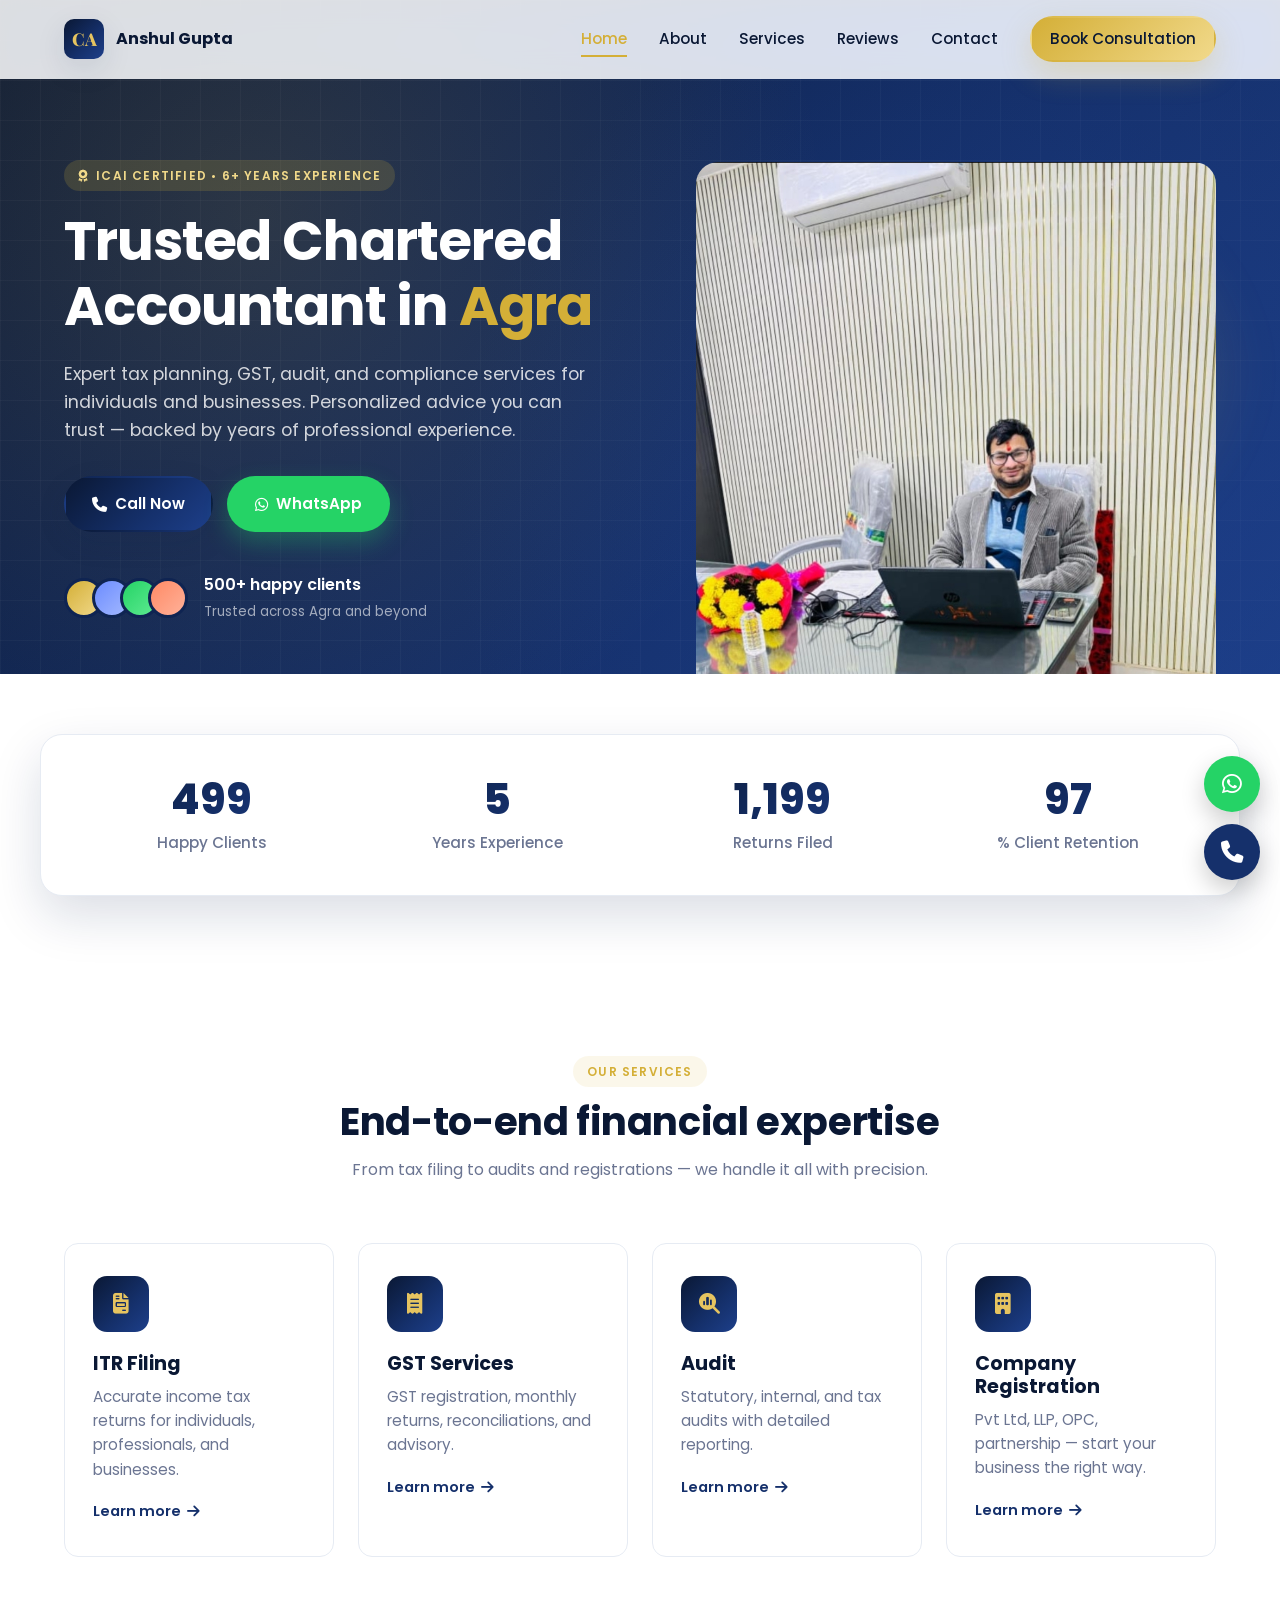
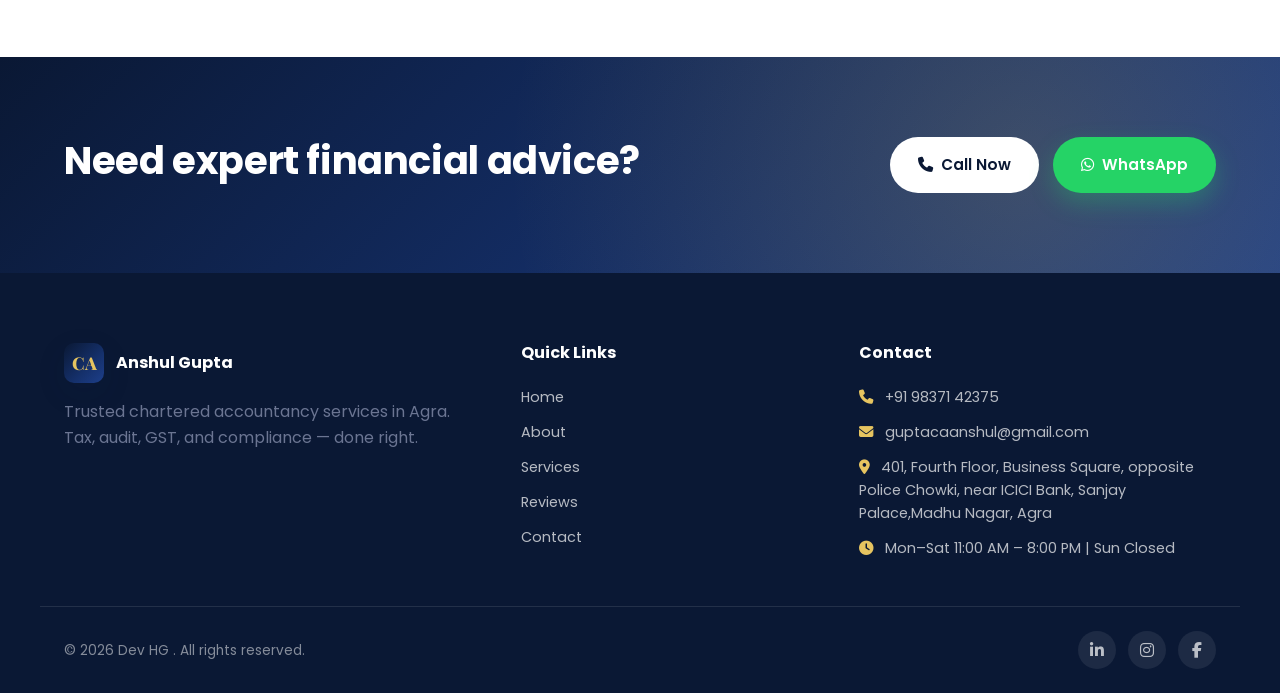
==== index.html @ d78a10b1 "Updated project" ====
<!DOCTYPE html>
<html lang="en">

<head>
  <meta charset="UTF-8" />
  <meta name="viewport" content="width=device-width, initial-scale=1.0" />
  <title>CA Anshul Gupta — Trusted Chartered Accountant in AGRA </title>
  <meta name="description"
    content="Trusted Chartered Accountant in Agra . ITR Filing, GST, Audit, and Company Registration services. Book a consultation today." />
  <link rel="preconnect" href="https://fonts.googleapis.com" />
  <link rel="preconnect" href="https://fonts.gstatic.com" crossorigin />
  <link
    href="https://fonts.googleapis.com/css2?family=Poppins:wght@300;400;500;600;700;800&family=Playfair+Display:wght@600;700&display=swap"
    rel="stylesheet" />
  <link rel="stylesheet" href="https://cdnjs.cloudflare.com/ajax/libs/font-awesome/6.5.1/css/all.min.css" />
  <link rel="stylesheet" href="https://unpkg.com/aos@2.3.4/dist/aos.css" />
  <link rel="stylesheet" href="css/styles.css" />
</head>

<body>
  <!-- Navbar -->
  <header class="navbar" id="navbar">
    <div class="container nav-inner">
      <a href="#home" class="brand">
        <span class="brand-mark">CA</span>
        <span class="brand-text">Anshul Gupta</span>
      </a>
      <nav class="nav-links" id="navLinks">
        <a href="index.html" class="active">Home</a>
        <a href="about.html">About</a>
        <a href="services.html">Services</a>
        <a href="reviews.html">Reviews</a>
        <a href="contact.html">Contact</a>
        <a href="contact.html" class="btn btn-gold btn-sm">Book Consultation</a>
      </nav>
      <button class="hamburger" id="hamburger" aria-label="Menu">
        <span></span><span></span><span></span>
      </button>
    </div>
  </header>

  <!-- Hero -->
  <section class="hero" id="home">
    <div class="hero-bg"></div>
    <div class="container hero-inner">
      <div class="hero-content" data-aos="fade-right">
        <span class="eyebrow"><i class="fa-solid fa-award"></i> ICAI Certified • 6+ Years Experience</span>
        <h1>Trusted Chartered Accountant in <span class="gold">Agra</span></h1>
        <p class="lead">
          Expert tax planning, GST, audit, and compliance services for individuals and businesses.
          Personalized advice you can trust — backed by years of professional experience.
        </p>
        <div class="hero-cta">
          <a href="tel:+919837142375" class="btn btn-primary">
            <i class="fa-solid fa-phone"></i> Call Now
          </a>
          <a href="https://wa.me/919837142375" target="_blank" rel="noopener" class="btn btn-whatsapp">
            <i class="fa-brands fa-whatsapp"></i> WhatsApp
          </a>
        </div>
        <div class="hero-trust">
          <div class="avatars">
            <span></span><span></span><span></span><span></span>
          </div>
          <div>
            <strong>500+ happy clients</strong>
            <small>Trusted across Agra and beyond</small>
          </div>
        </div>
      </div>

      <div class="hero-card" data-aos="fade-left" data-aos-delay="150">
        <img src=".\images\indexphoto.jpeg" alt="Hero Features"
          style="width: 100%; height: auto; position: relative; z-index: 2; border-radius: var(--radius-lg);">
        <div class="hero-orb"></div>
      </div>
    </div>
  </section>

  <!-- Stats -->
  <section class="stats">
    <div class="container stats-grid">
      <div class="stat" data-aos="fade-up">
        <h3 data-count="500">0</h3>
        <p>Happy Clients</p>
      </div>
      <div class="stat" data-aos="fade-up" data-aos-delay="100">
        <h3 data-count="6">0</h3>
        <p>Years Experience</p>
      </div>
      <div class="stat" data-aos="fade-up" data-aos-delay="200">
        <h3 data-count="1200">0</h3>
        <p>Returns Filed</p>
      </div>
      <div class="stat" data-aos="fade-up" data-aos-delay="300">
        <h3 data-count="98">0</h3>
        <p>% Client Retention</p>
      </div>
    </div>
  </section>

  <!-- Services preview -->
  <section class="section">
    <div class="container">
      <div class="section-head" data-aos="fade-up">
        <span class="eyebrow gold-text">Our Services</span>
        <h2>End-to-end financial expertise</h2>
        <p>From tax filing to audits and registrations — we handle it all with precision.</p>
      </div>
      <div class="services-grid">
        <article class="service-card" data-aos="fade-up">
          <div class="icon-wrap"><i class="fa-solid fa-file-invoice"></i></div>
          <h3>ITR Filing</h3>
          <p>Accurate income tax returns for individuals, professionals, and businesses.</p>
          <a href="services.html" class="link-arrow">Learn more <i class="fa-solid fa-arrow-right"></i></a>
        </article>
        <article class="service-card" data-aos="fade-up" data-aos-delay="100">
          <div class="icon-wrap"><i class="fa-solid fa-receipt"></i></div>
          <h3>GST Services</h3>
          <p>GST registration, monthly returns, reconciliations, and advisory.</p>
          <a href="services.html" class="link-arrow">Learn more <i class="fa-solid fa-arrow-right"></i></a>
        </article>
        <article class="service-card" data-aos="fade-up" data-aos-delay="200">
          <div class="icon-wrap"><i class="fa-solid fa-magnifying-glass-chart"></i></div>
          <h3>Audit</h3>
          <p>Statutory, internal, and tax audits with detailed reporting.</p>
          <a href="services.html" class="link-arrow">Learn more <i class="fa-solid fa-arrow-right"></i></a>
        </article>
        <article class="service-card" data-aos="fade-up" data-aos-delay="300">
          <div class="icon-wrap"><i class="fa-solid fa-building"></i></div>
          <h3>Company Registration</h3>
          <p>Pvt Ltd, LLP, OPC, partnership — start your business the right way.</p>
          <a href="services.html" class="link-arrow">Learn more <i class="fa-solid fa-arrow-right"></i></a>
        </article>
      </div>
    </div>
  </section>

  <!-- CTA -->
  <section class="cta-band">
    <div class="container cta-inner" data-aos="zoom-in">
      <div>
        <h2>Need expert financial advice?</h2>

      </div>
      <div class="cta-actions">
        <a href="tel:+919837142375" class="btn btn-light"><i class="fa-solid fa-phone"></i> Call Now</a>
        <a href="https://wa.me/919837142375" target="_blank" rel="noopener" class="btn btn-whatsapp"><i
            class="fa-brands fa-whatsapp"></i> WhatsApp</a>
      </div>
    </div>
  </section>

  <!-- Footer -->
  <footer class="footer">
    <div class="container footer-grid">
      <div>
        <a href="#home" class="brand">
          <span class="brand-mark">CA</span>
          <span class="brand-text">Anshul Gupta</span>
        </a>
        <p class="muted">Trusted chartered accountancy services in Agra. Tax, audit, GST, and compliance — done right.
        </p>
      </div>
      <div>
        <h4>Quick Links</h4>
        <ul>
          <li><a href="index.html">Home</a></li>
          <li><a href="about.html">About</a></li>
          <li><a href="services.html">Services</a></li>
          <li><a href="reviews.html">Reviews</a></li>
          <li><a href="contact.html">Contact</a></li>
        </ul>
      </div>
      <div>
        <h4>Contact</h4>
        <ul>
          <li><a href="tel:+919837142375"><i class="fa-solid fa-phone"></i> +91 98371 42375</a></li>
          <li><a href="mailto:guptacaanshul@gmail.com"><i class="fa-solid fa-envelope"></i> guptacaanshul@gmail.com</a>
          </li>
          <li><i class="fa-solid fa-location-dot"></i>401, Fourth Floor, Business Square, opposite Police Chowki, near
            ICICI Bank, Sanjay Palace,Madhu Nagar, Agra</li>
          <li><i class="fa-solid fa-clock"></i> Mon–Sat 11:00 AM – 8:00 PM | Sun Closed</li>
        </ul>
        </ul>
      </div>
    </div>
    <div class="container foot-bottom">
      <small>© <span id="year"></span> Dev HG . All rights reserved.</small>
      <div class="socials">
        <a href="#" aria-label="LinkedIn"><i class="fa-brands fa-linkedin-in"></i></a>
        <a href="#" aria-label="Instagram"><i class="fa-brands fa-instagram"></i></a>
        <a href="#" aria-label="Facebook"><i class="fa-brands fa-facebook-f"></i></a>
      </div>
    </div>
  </footer>

  <!-- Floating buttons -->
  <a href="https://wa.me/919837142375" target="_blank" rel="noopener" class="float-btn float-wa" aria-label="WhatsApp">
    <i class="fa-brands fa-whatsapp"></i>
  </a>
  <a href="tel:+919837142375" class="float-btn float-call" aria-label="Call">
    <i class="fa-solid fa-phone"></i>
  </a>

  <script src="https://unpkg.com/aos@2.3.4/dist/aos.js"></script>
  <script src="js/main.js"></script>
</body>

</html>
---- css/styles.css ----
/* =========================================================
   CA Anshul Gupta & Associates — Premium CA website
   Theme: Dark Blue + White + Gold
   ========================================================= */

:root {
  --navy-900: #0a1834;
  --navy-800: #0f2452;
  --navy-700: #15306b;
  --navy-600: #1d3f8a;
  --gold-500: #d4af37;
  --gold-400: #e6c460;
  --gold-300: #f1d98a;
  --white: #ffffff;
  --offwhite: #f7f9fc;
  --muted: #6b7592;
  --line: #e6ebf3;
  --shadow-sm: 0 4px 12px rgba(15, 36, 82, 0.06);
  --shadow-md: 0 10px 30px rgba(15, 36, 82, 0.1);
  --shadow-lg: 0 20px 50px rgba(15, 36, 82, 0.15);
  --shadow-gold: 0 12px 30px rgba(212, 175, 55, 0.25);
  --radius: 14px;
  --radius-lg: 22px;
  --transition: 0.3s cubic-bezier(0.4, 0, 0.2, 1);
  --gradient-navy: linear-gradient(135deg, #0a1834 0%, #15306b 60%, #1d3f8a 100%);
  --gradient-gold: linear-gradient(135deg, #d4af37, #f1d98a);
}

* {
  box-sizing: border-box;
  margin: 0;
  padding: 0;
}

html {
  scroll-behavior: smooth;
}

body {
  font-family: 'Poppins', system-ui, -apple-system, sans-serif;
  font-size: 16px;
  line-height: 1.6;
  color: #1a2342;
  background: var(--white);
  -webkit-font-smoothing: antialiased;
  overflow-x: hidden;
}

img {
  max-width: 100%;
  display: block;
}

.container {
  max-width: 1200px;
  margin: 0 auto;
  padding: 0 24px;
}

h1,
h2,
h3,
h4 {
  font-weight: 700;
  line-height: 1.2;
  color: var(--navy-900);
}

h1 {
  font-size: clamp(2rem, 4vw + 1rem, 3.4rem);
  letter-spacing: -0.02em;
}

h2 {
  font-size: clamp(1.6rem, 2vw + 1rem, 2.4rem);
  letter-spacing: -0.01em;
}

h3 {
  font-size: 1.2rem;
}

p {
  color: #4a5573;
}

a {
  color: inherit;
  text-decoration: none;
}

.muted {
  color: var(--muted);
}

.gold {
  color: var(--gold-500);
}

.gold-text {
  color: var(--gold-500);
  letter-spacing: 0.12em;
  text-transform: uppercase;
  font-size: 0.75rem;
  font-weight: 600;
}

.eyebrow {
  display: inline-flex;
  align-items: center;
  gap: 8px;
  padding: 6px 14px;
  border-radius: 999px;
  background: rgba(212, 175, 55, 0.1);
  color: var(--gold-500);
  font-size: 0.75rem;
  font-weight: 600;
  letter-spacing: 0.1em;
  text-transform: uppercase;
  margin-bottom: 18px;
}

/* ========== Buttons ========== */
.btn {
  display: inline-flex;
  align-items: center;
  justify-content: center;
  gap: 8px;
  padding: 14px 26px;
  font-family: inherit;
  font-size: 0.95rem;
  font-weight: 600;
  border-radius: 999px;
  border: 2px solid transparent;
  cursor: pointer;
  transition: all var(--transition);
  white-space: nowrap;
  position: relative;
  overflow: hidden;
}

.btn-sm {
  padding: 9px 18px;
  font-size: 0.85rem;
}

.btn-block {
  width: 100%;
}

.btn-primary {
  background: var(--gradient-navy);
  color: var(--white);
  box-shadow: var(--shadow-md);
}

.btn-primary:hover {
  transform: translateY(-3px);
  box-shadow: var(--shadow-lg);
}

.btn-gold {
  background: var(--gradient-gold);
  color: var(--navy-900);
  box-shadow: var(--shadow-gold);
}

.btn-gold:hover {
  transform: translateY(-3px);
  box-shadow: 0 18px 40px rgba(212, 175, 55, 0.4);
}

.btn-whatsapp {
  background: #25d366;
  color: var(--white);
  box-shadow: 0 10px 25px rgba(37, 211, 102, 0.3);
}

.btn-whatsapp:hover {
  background: #1faa54;
  transform: translateY(-3px);
}

.btn-light {
  background: var(--white);
  color: var(--navy-900);
}

.btn-light:hover {
  transform: translateY(-3px);
  box-shadow: var(--shadow-md);
}

.btn-outline {
  background: transparent;
  color: var(--navy-900);
  border-color: var(--navy-900);
}

.btn-outline:hover {
  background: var(--navy-900);
  color: var(--white);
}

/* ========== Navbar ========== */
.navbar {
  position: fixed;
  top: 0;
  left: 0;
  right: 0;
  z-index: 100;
  padding: 16px 0;
  background: rgba(255, 255, 255, 0.85);
  backdrop-filter: saturate(180%) blur(14px);
  -webkit-backdrop-filter: saturate(180%) blur(14px);
  transition: all var(--transition);
  border-bottom: 1px solid transparent;
}

.navbar.scrolled {
  padding: 10px 0;
  background: rgba(255, 255, 255, 0.95);
  border-bottom-color: var(--line);
  box-shadow: var(--shadow-sm);
}

.nav-inner {
  display: flex;
  align-items: center;
  justify-content: space-between;
}

.brand {
  display: flex;
  align-items: center;
  gap: 12px;
  font-weight: 700;
}

.brand-mark {
  width: 40px;
  height: 40px;
  display: grid;
  place-items: center;
  background: var(--gradient-navy);
  color: var(--gold-400);
  border-radius: 10px;
  font-weight: 800;
  font-family: 'Playfair Display', serif;
  font-size: 1.1rem;
  box-shadow: var(--shadow-md);
}

.brand-text {
  font-size: 1rem;
  line-height: 1.1;
  color: var(--navy-900);
}

.brand-text small {
  display: block;
  font-size: 0.7rem;
  color: var(--muted);
  font-weight: 500;
}

.nav-links {
  display: flex;
  align-items: center;
  gap: 32px;
}

.nav-links a {
  font-weight: 500;
  font-size: 0.95rem;
  color: var(--navy-900);
  position: relative;
  transition: color var(--transition);
}

.nav-links a:not(.btn)::after {
  content: '';
  position: absolute;
  left: 0;
  bottom: -6px;
  width: 100%;
  height: 2px;
  background: var(--gold-500);
  transform: scaleX(0);
  transform-origin: right;
  transition: transform var(--transition);
}

.nav-links a:not(.btn):hover::after,
.nav-links a:not(.btn).active::after {
  transform: scaleX(1);
  transform-origin: left;
}

.nav-links a.active {
  color: var(--gold-500);
}

.hamburger {
  display: none;
  width: 42px;
  height: 42px;
  background: transparent;
  border: none;
  cursor: pointer;
  flex-direction: column;
  gap: 5px;
  justify-content: center;
  align-items: center;
}

.hamburger span {
  width: 24px;
  height: 2px;
  background: var(--navy-900);
  transition: all var(--transition);
}

.hamburger.open span:nth-child(1) {
  transform: translateY(7px) rotate(45deg);
}

.hamburger.open span:nth-child(2) {
  opacity: 0;
}

.hamburger.open span:nth-child(3) {
  transform: translateY(-7px) rotate(-45deg);
}

/* ========== Hero ========== */
.hero {
  position: relative;
  padding: 160px 0 100px;
  overflow: hidden;
  background: var(--gradient-navy);
  color: var(--white);
}

.hero-bg {
  position: absolute;
  inset: 0;
  background:
    radial-gradient(circle at 20% 30%, rgba(212, 175, 55, 0.15), transparent 50%),
    radial-gradient(circle at 80% 70%, rgba(29, 63, 138, 0.5), transparent 50%);
  pointer-events: none;
}

.hero::before {
  content: '';
  position: absolute;
  inset: 0;
  background-image:
    linear-gradient(rgba(255, 255, 255, 0.03) 1px, transparent 1px),
    linear-gradient(90deg, rgba(255, 255, 255, 0.03) 1px, transparent 1px);
  background-size: 40px 40px;
  pointer-events: none;
}

.hero-inner {
  position: relative;
  display: grid;
  grid-template-columns: 1.1fr 1fr;
  gap: 60px;
  align-items: center;
}

.hero-content h1 {
  color: var(--white);
  margin-bottom: 20px;
}

.hero-content .lead {
  color: rgba(255, 255, 255, 0.8);
  font-size: 1.1rem;
  margin-bottom: 32px;
  max-width: 540px;
}

.hero-content .eyebrow {
  background: rgba(212, 175, 55, 0.18);
  color: var(--gold-300);
}

.hero-cta {
  display: flex;
  flex-wrap: wrap;
  gap: 14px;
  margin-bottom: 40px;
}

.hero-trust {
  display: flex;
  align-items: center;
  gap: 16px;
}

.hero-trust strong {
  display: block;
  color: var(--white);
  font-weight: 600;
}

.hero-trust small {
  color: rgba(255, 255, 255, 0.6);
}

.avatars {
  display: flex;
}

.avatars span {
  width: 40px;
  height: 40px;
  border-radius: 50%;
  border: 3px solid var(--navy-800);
  margin-left: -12px;
  background: linear-gradient(135deg, #d4af37, #f1d98a);
}

.avatars span:first-child {
  margin-left: 0;
}

.avatars span:nth-child(2) {
  background: linear-gradient(135deg, #6c8cff, #a3b8ff);
}

.avatars span:nth-child(3) {
  background: linear-gradient(135deg, #25d366, #5eea91);
}

.avatars span:nth-child(4) {
  background: linear-gradient(135deg, #ff8a65, #ffb199);
}

/* Hero floating cards */
.hero-card {
  position: relative;
  height: 460px;
}

.hero-orb {
  position: absolute;
  width: 360px;
  height: 360px;
  right: -40px;
  top: 30px;
  background: radial-gradient(circle, rgba(212, 175, 55, 0.3), transparent 70%);
  border-radius: 50%;
  filter: blur(20px);
  animation: float 6s ease-in-out infinite;
}

.float-card {
  position: absolute;
  display: flex;
  align-items: center;
  gap: 14px;
  padding: 16px 20px;
  background: rgba(255, 255, 255, 0.96);
  border-radius: var(--radius);
  box-shadow: var(--shadow-lg);
  color: var(--navy-900);
  min-width: 240px;
  animation: float 5s ease-in-out infinite;
}

.float-card i {
  font-size: 1.4rem;
  color: var(--navy-700);
  width: 42px;
  height: 42px;
  display: grid;
  place-items: center;
  background: rgba(15, 36, 82, 0.08);
  border-radius: 10px;
}

.float-card strong {
  display: block;
  font-weight: 600;
  font-size: 0.95rem;
}

.float-card small {
  color: var(--muted);
  font-size: 0.8rem;
}

.badge-ok,
.badge-warn {
  margin-left: auto;
  padding: 4px 10px;
  border-radius: 999px;
  font-size: 0.7rem;
  font-weight: 600;
}

.badge-ok {
  background: rgba(37, 211, 102, 0.15);
  color: #1a8a45;
}

.badge-warn {
  background: rgba(212, 175, 55, 0.18);
  color: #8a7020;
}

.card-1 {
  top: 20px;
  right: 40px;
  animation-delay: 0s;
}

.card-2 {
  top: 180px;
  right: 0;
  animation-delay: 1s;
}

.card-3 {
  top: 340px;
  right: 80px;
  animation-delay: 2s;
}

@keyframes float {

  0%,
  100% {
    transform: translateY(0);
  }

  50% {
    transform: translateY(-12px);
  }
}

/* ========== Page hero (about/services/contact) ========== */
.page-hero {
  padding: 160px 0 80px;
  background: var(--gradient-navy);
  color: var(--white);
  text-align: center;
  position: relative;
  overflow: hidden;
}

.page-hero::before {
  content: '';
  position: absolute;
  inset: 0;
  background: radial-gradient(circle at 50% 40%, rgba(212, 175, 55, 0.12), transparent 60%);
}

.page-hero h1 {
  color: var(--white);
  position: relative;
}

.page-hero p {
  color: rgba(255, 255, 255, 0.75);
  max-width: 620px;
  margin: 16px auto 0;
  position: relative;
}

.page-hero .eyebrow {
  background: rgba(212, 175, 55, 0.18);
  color: var(--gold-300);
  position: relative;
}

/* ========== Stats ========== */
.stats {
  padding: 60px 0;
  background: var(--white);
  margin-top: -50px;
  position: relative;
  z-index: 5;
}

.stats-grid {
  display: grid;
  grid-template-columns: repeat(4, 1fr);
  gap: 24px;
  background: var(--white);
  padding: 40px;
  border-radius: var(--radius-lg);
  box-shadow: var(--shadow-lg);
  border: 1px solid var(--line);
}

.stat {
  text-align: center;
}

.stat h3 {
  font-size: 2.6rem;
  background: var(--gradient-navy);
  -webkit-background-clip: text;
  background-clip: text;
  -webkit-text-fill-color: transparent;
  font-weight: 800;
  margin-bottom: 6px;
}

.stat p {
  color: var(--muted);
  font-weight: 500;
  font-size: 0.95rem;
}

/* ========== Sections ========== */
.section {
  padding: 100px 0;
}

.section-muted {
  background: var(--offwhite);
}

.section-head {
  text-align: center;
  max-width: 640px;
  margin: 0 auto 60px;
}

.section-head .eyebrow {
  margin-bottom: 12px;
}

.section-head p {
  margin-top: 12px;
  color: var(--muted);
}

/* ========== Service cards ========== */
.services-grid {
  display: grid;
  grid-template-columns: repeat(4, 1fr);
  gap: 24px;
}

.services-grid-lg {
  grid-template-columns: repeat(4, 1fr);
}

.service-card {
  background: var(--white);
  padding: 32px 28px;
  border-radius: var(--radius);
  border: 1px solid var(--line);
  transition: all var(--transition);
  position: relative;
  overflow: hidden;
}

.service-card::before {
  content: '';
  position: absolute;
  left: 0;
  top: 0;
  width: 100%;
  height: 4px;
  background: var(--gradient-gold);
  transform: scaleX(0);
  transform-origin: left;
  transition: transform var(--transition);
}

.service-card:hover {
  transform: translateY(-8px);
  box-shadow: var(--shadow-lg);
  border-color: rgba(212, 175, 55, 0.3);
}

.service-card:hover::before {
  transform: scaleX(1);
}

.icon-wrap {
  width: 56px;
  height: 56px;
  display: grid;
  place-items: center;
  background: var(--gradient-navy);
  color: var(--gold-400);
  border-radius: 14px;
  font-size: 1.3rem;
  margin-bottom: 20px;
  transition: transform var(--transition);
}

.service-card:hover .icon-wrap {
  transform: rotate(-6deg) scale(1.05);
}

.service-card h3 {
  margin-bottom: 10px;
}

.service-card p {
  color: var(--muted);
  font-size: 0.95rem;
  margin-bottom: 16px;
}

.link-arrow {
  display: inline-flex;
  align-items: center;
  gap: 6px;
  color: var(--navy-700);
  font-weight: 600;
  font-size: 0.9rem;
  transition: gap var(--transition), color var(--transition);
}

.link-arrow:hover {
  gap: 12px;
  color: var(--gold-500);
}

.mini-list {
  list-style: none;
  padding: 0;
}

.mini-list li {
  padding: 6px 0 6px 22px;
  position: relative;
  font-size: 0.9rem;
  color: var(--muted);
}

.mini-list li::before {
  content: '✓';
  position: absolute;
  left: 0;
  top: 6px;
  color: var(--gold-500);
  font-weight: 700;
}

/* ========== About ========== */
.about-grid {
  display: grid;
  grid-template-columns: 1fr 1.2fr;
  gap: 70px;
  align-items: center;
}

.about-image {
  position: relative;
}

.img-frame {
  position: relative;
  border-radius: var(--radius-lg);
  overflow: hidden;
  box-shadow: var(--shadow-lg);
  z-index: 2;
}

.img-deco {
  position: absolute;
  width: 80%;
  height: 80%;
  background: var(--gradient-gold);
  border-radius: var(--radius-lg);
  bottom: -24px;
  right: -24px;
  z-index: 1;
  opacity: 0.4;
}

.img-placeholder {
  aspect-ratio: 4/5;
  background: var(--gradient-navy);
  display: grid;
  place-items: center;
  gap: 10px;
  color: var(--gold-300);
  font-size: 4rem;
}

.img-placeholder span {
  font-size: 0.85rem;
  opacity: 0.7;
  letter-spacing: 0.1em;
  text-transform: uppercase;
}

.img-placeholder.profile {
  aspect-ratio: 4/5;
}

.about-text h2 {
  margin-bottom: 16px;
}

.about-text>p {
  margin-bottom: 24px;
  color: var(--muted);
}

.check-list {
  list-style: none;
  margin-bottom: 30px;
}

.check-list li {
  display: flex;
  align-items: center;
  gap: 12px;
  padding: 8px 0;
  font-weight: 500;
}

.check-list i {
  color: var(--gold-500);
  font-size: 1.1rem;
}

/* Values */
.values-grid {
  display: grid;
  grid-template-columns: repeat(4, 1fr);
  gap: 24px;
}

.value-card {
  background: var(--white);
  padding: 32px 24px;
  border-radius: var(--radius);
  text-align: center;
  border: 1px solid var(--line);
  transition: all var(--transition);
}

.value-card:hover {
  transform: translateY(-6px);
  box-shadow: var(--shadow-md);
}

.value-card i {
  font-size: 2rem;
  color: var(--gold-500);
  margin-bottom: 16px;
}

.value-card h3 {
  margin-bottom: 8px;
}

.value-card p {
  color: var(--muted);
  font-size: 0.9rem;
}

/* Gallery */
.gallery-grid {
  display: grid;
  grid-template-columns: repeat(3, 1fr);
  gap: 20px;
}

.gallery-item {
  border-radius: var(--radius);
  overflow: hidden;
  box-shadow: var(--shadow-sm);
  cursor: pointer;
  position: relative;
}

.gallery-item .img-placeholder {
  aspect-ratio: 4/3;
  transition: transform 0.6s ease;
}

.gallery-item:hover .img-placeholder {
  transform: scale(1.08);
}

.gallery-item::after {
  content: '\f00e';
  font-family: 'Font Awesome 6 Free';
  font-weight: 900;
  position: absolute;
  inset: 0;
  background: rgba(10, 24, 52, 0.4);
  color: var(--gold-400);
  font-size: 1.5rem;
  display: grid;
  place-items: center;
  opacity: 0;
  transition: opacity var(--transition);
}

.gallery-item:hover::after {
  opacity: 1;
}

/* ========== CTA band ========== */
.cta-band {
  padding: 80px 0;
  background: var(--gradient-navy);
  color: var(--white);
  position: relative;
  overflow: hidden;
}

.cta-band::before {
  content: '';
  position: absolute;
  inset: 0;
  background: radial-gradient(circle at 80% 50%, rgba(212, 175, 55, 0.2), transparent 50%);
}

.cta-inner {
  position: relative;
  display: flex;
  align-items: center;
  justify-content: space-between;
  gap: 30px;
  flex-wrap: wrap;
}

.cta-inner h2 {
  color: var(--white);
  margin-bottom: 8px;
}

.cta-inner p {
  color: rgba(255, 255, 255, 0.8);
}

.cta-actions {
  display: flex;
  gap: 14px;
  flex-wrap: wrap;
}

/* ========== Contact ========== */
.contact-grid {
  display: grid;
  grid-template-columns: 1fr 1.2fr;
  gap: 60px;
  align-items: start;
}

.contact-info>h2 {
  margin-bottom: 8px;
}

.contact-info>p {
  margin-bottom: 24px;
}

.contact-card {
  display: flex;
  align-items: center;
  gap: 16px;
  padding: 18px 22px;
  background: var(--white);
  border: 1px solid var(--line);
  border-radius: var(--radius);
  margin-bottom: 14px;
  transition: all var(--transition);
}

.contact-card.hover-lift:hover {
  transform: translateY(-3px);
  box-shadow: var(--shadow-md);
  border-color: var(--gold-500);
}

.contact-card.no-link {
  cursor: default;
}

.contact-card small {
  display: block;
  font-size: 0.75rem;
  color: var(--muted);
  text-transform: uppercase;
  letter-spacing: 0.08em;
  font-weight: 600;
}

.contact-card strong {
  font-weight: 600;
  color: var(--navy-900);
}

.contact-card .ci-arrow {
  margin-left: auto;
  color: var(--muted);
  transition: transform var(--transition), color var(--transition);
}

.contact-card.hover-lift:hover .ci-arrow {
  color: var(--gold-500);
  transform: translateX(4px);
}

.ci-icon {
  width: 48px;
  height: 48px;
  display: grid;
  place-items: center;
  border-radius: 12px;
  font-size: 1.1rem;
  flex-shrink: 0;
}

.ci-blue {
  background: rgba(15, 36, 82, 0.1);
  color: var(--navy-700);
}

.ci-green {
  background: rgba(37, 211, 102, 0.15);
  color: #1a8a45;
}

.ci-gold {
  background: rgba(212, 175, 55, 0.18);
  color: #8a7020;
}

.ci-navy {
  background: var(--gradient-navy);
  color: var(--gold-400);
}

/* Contact form */
.contact-form {
  background: var(--white);
  padding: 36px;
  border-radius: var(--radius-lg);
  box-shadow: var(--shadow-md);
  border: 1px solid var(--line);
}

.contact-form h2 {
  margin-bottom: 6px;
}

.contact-form>p {
  margin-bottom: 24px;
  font-size: 0.9rem;
}

.field {
  margin-bottom: 16px;
}

.field label {
  display: block;
  font-size: 0.85rem;
  font-weight: 600;
  color: var(--navy-900);
  margin-bottom: 6px;
}

.field input,
.field select,
.field textarea {
  width: 100%;
  padding: 12px 16px;
  border: 1.5px solid var(--line);
  border-radius: 10px;
  font-family: inherit;
  font-size: 0.95rem;
  background: var(--offwhite);
  transition: all var(--transition);
}

.field input:focus,
.field select:focus,
.field textarea:focus {
  outline: none;
  border-color: var(--gold-500);
  background: var(--white);
  box-shadow: 0 0 0 3px rgba(212, 175, 55, 0.15);
}

.field-row {
  display: grid;
  grid-template-columns: 1fr 1fr;
  gap: 14px;
}

.field textarea {
  resize: vertical;
}

.form-success {
  margin-top: 16px;
  padding: 12px 16px;
  background: rgba(37, 211, 102, 0.12);
  color: #1a8a45;
  border-radius: 10px;
  font-weight: 500;
  font-size: 0.9rem;
}

/* Map */
.map-section {
  padding-bottom: 100px;
}

.map-wrap {
  margin-top: 30px;
  border-radius: var(--radius-lg);
  overflow: hidden;
  box-shadow: var(--shadow-lg);
  max-width: 1200px;
  margin-left: auto;
  margin-right: auto;
  padding: 0 24px;
}

.map-wrap iframe {
  border-radius: var(--radius-lg);
  display: block;
}

/* ========== Footer ========== */
.footer {
  background: var(--navy-900);
  color: rgba(255, 255, 255, 0.7);
  padding: 70px 0 24px;
}

.footer-grid {
  display: grid;
  grid-template-columns: 1.4fr 1fr 1.2fr;
  gap: 40px;
  padding-bottom: 40px;
  border-bottom: 1px solid rgba(255, 255, 255, 0.1);
}

.footer .brand {
  margin-bottom: 16px;
}

.footer .brand-text {
  color: var(--white);
}

.footer .brand-text small {
  color: rgba(255, 255, 255, 0.5);
}

.footer h4 {
  color: var(--white);
  margin-bottom: 18px;
  font-size: 1rem;
}

.footer ul {
  list-style: none;
}

.footer ul li {
  padding: 6px 0;
  font-size: 0.9rem;
}

.footer ul li i {
  width: 22px;
  color: var(--gold-400);
}

.footer ul a {
  transition: color var(--transition);
}

.footer ul a:hover {
  color: var(--gold-400);
}

.foot-bottom {
  display: flex;
  justify-content: space-between;
  align-items: center;
  padding-top: 24px;
  flex-wrap: wrap;
  gap: 14px;
}

.foot-bottom small {
  color: rgba(255, 255, 255, 0.5);
  font-size: 0.85rem;
}

.socials {
  display: flex;
  gap: 12px;
}

.socials a {
  width: 38px;
  height: 38px;
  display: grid;
  place-items: center;
  background: rgba(255, 255, 255, 0.08);
  border-radius: 50%;
  transition: all var(--transition);
}

.socials a:hover {
  background: var(--gold-500);
  color: var(--navy-900);
  transform: translateY(-2px);
}

/* ========== Floating buttons ========== */
.float-btn {
  position: fixed;
  right: 20px;
  width: 56px;
  height: 56px;
  display: grid;
  place-items: center;
  border-radius: 50%;
  color: var(--white);
  font-size: 1.4rem;
  z-index: 90;
  box-shadow: 0 10px 25px rgba(0, 0, 0, 0.2);
  transition: all var(--transition);
  animation: pulse-ring 2.5s ease-out infinite;
}

.float-wa {
  bottom: 88px;
  background: #25d366;
}

.float-call {
  bottom: 20px;
  background: var(--navy-700);
  animation-delay: 1.25s;
}

.float-btn:hover {
  transform: scale(1.1) translateY(-2px);
}

@keyframes pulse-ring {
  0% {
    box-shadow: 0 10px 25px rgba(0, 0, 0, 0.2), 0 0 0 0 rgba(37, 211, 102, 0.5);
  }

  70% {
    box-shadow: 0 10px 25px rgba(0, 0, 0, 0.2), 0 0 0 16px rgba(37, 211, 102, 0);
  }

  100% {
    box-shadow: 0 10px 25px rgba(0, 0, 0, 0.2), 0 0 0 0 rgba(37, 211, 102, 0);
  }
}

.float-call {
  animation-name: pulse-ring-blue;
}

@keyframes pulse-ring-blue {
  0% {
    box-shadow: 0 10px 25px rgba(0, 0, 0, 0.2), 0 0 0 0 rgba(21, 48, 107, 0.5);
  }

  70% {
    box-shadow: 0 10px 25px rgba(0, 0, 0, 0.2), 0 0 0 16px rgba(21, 48, 107, 0);
  }

  100% {
    box-shadow: 0 10px 25px rgba(0, 0, 0, 0.2), 0 0 0 0 rgba(21, 48, 107, 0);
  }
}

/* ========== Responsive ========== */
@media (max-width: 992px) {
  .hero {
    padding: 130px 0 80px;
  }

  .hero-inner {
    grid-template-columns: 1fr;
    gap: 40px;
  }

  .hero-card {
    height: 380px;
    max-width: 420px;
    margin: 0 auto;
  }

  .stats-grid {
    grid-template-columns: repeat(2, 1fr);
    padding: 30px;
  }

  .services-grid,
  .services-grid-lg {
    grid-template-columns: repeat(2, 1fr);
  }

  .values-grid {
    grid-template-columns: repeat(2, 1fr);
  }

  .about-grid {
    grid-template-columns: 1fr;
    gap: 50px;
  }

  .contact-grid {
    grid-template-columns: 1fr;
    gap: 40px;
  }

  .footer-grid {
    grid-template-columns: 1fr 1fr;
  }
}

@media (max-width: 880px) {
  .nav-links {
    position: fixed;
    top: 70px;
    left: 0;
    right: 0;
    flex-direction: column;
    background: var(--white);
    padding: 24px;
    gap: 18px;
    box-shadow: var(--shadow-md);
    transform: translateY(-150%);
    transition: transform var(--transition);
    border-top: 1px solid var(--line);
    align-items: flex-start;
  }

  .nav-links.open {
    transform: translateY(0);
  }

  .nav-links a {
    width: 100%;
    padding: 10px 0;
  }

  .nav-links a.btn {
    justify-content: center;
  }

  .hamburger {
    display: flex;
  }

  .section {
    padding: 70px 0;
  }

  .gallery-grid {
    grid-template-columns: repeat(2, 1fr);
  }

  .footer-grid {
    grid-template-columns: 1fr;
    gap: 30px;
  }

  .field-row {
    grid-template-columns: 1fr;
  }

  .cta-inner {
    flex-direction: column;
    text-align: center;
  }

  .float-btn {
    width: 50px;
    height: 50px;
    font-size: 1.2rem;
  }

  .stats-grid {
    grid-template-columns: repeat(2, 1fr);
    padding: 24px;
    gap: 16px;
  }

  .stat h3 {
    font-size: 2rem;
  }

  .hero-card {
    height: 360px;
  }

  .float-card {
    min-width: 200px;
    padding: 12px 14px;
  }

  .card-1 {
    right: 10px;
  }

  .card-3 {
    right: 20px;
  }
}

@media (max-width: 480px) {

  .services-grid,
  .services-grid-lg,
  .values-grid {
    grid-template-columns: 1fr;
  }

  .gallery-grid {
    grid-template-columns: 1fr;
  }

  .stats-grid {
    grid-template-columns: 1fr;
  }

  .hero-cta {
    flex-direction: column;
  }

  .hero-cta .btn {
    width: 100%;
  }

  .brand-text {
    font-size: 0.9rem;
  }

  .brand-text small {
    font-size: 0.65rem;
  }
}

.profile-img {
  width: 100%;
  height: 100%;
  object-fit: cover;
  border-radius: 12px;
}

/* ========== Reviews ========== */
.review-btn {
  display: inline-flex;
  align-items: center;
  gap: 8px;
  padding: 12px 24px;
  background: #fbbc05;
  color: #000;
  font-weight: 600;
  border-radius: 8px;
  text-decoration: none;
  transition: 0.3s;
  box-shadow: 0 4px 12px rgba(251, 188, 5, 0.3);
}

.review-btn:hover {
  background: #e0a800;
  transform: translateY(-2px);
  box-shadow: 0 6px 16px rgba(251, 188, 5, 0.4);
}

.reviews-hero {
  text-align: center;
  padding: 160px 0 60px;
  background: var(--navy-900);
  color: var(--white);
}

.stars-lg {
  color: var(--gold-500);
  font-size: 1.8rem;
  margin-bottom: 16px;
  letter-spacing: 4px;
}

.reviews-hero h1 {
  font-size: clamp(2.5rem, 5vw + 1rem, 3.5rem);
  margin-bottom: 16px;
  color: var(--white);
  display: flex;
  align-items: center;
  justify-content: center;
  gap: 12px;
}

.reviews-hero h1 i {
  font-size: 0.8em;
  color: var(--white);
}

.reviews-hero p {
  color: rgba(255, 255, 255, 0.8);
  font-size: 1.1rem;
}

.reviews-grid {
  display: grid;
  grid-template-columns: repeat(3, 1fr);
  gap: 24px;
  padding-top: 40px;
  padding-bottom: 80px;
}

.review-card {
  background: var(--white);
  padding: 32px 28px;
  border-radius: var(--radius);
  border: 1px solid var(--line);
  box-shadow: var(--shadow-sm);
  display: flex;
  flex-direction: column;
}

.review-stars {
  color: var(--gold-500);
  font-size: 1.1rem;
  margin-bottom: 16px;
  letter-spacing: 2px;
}

.review-text {
  font-size: 1rem;
  color: var(--navy-900);
  margin-bottom: 24px;
  flex-grow: 1;
}

.review-author {
  border-top: 1px solid var(--line);
  padding-top: 16px;
}

.review-author strong {
  display: block;
  color: var(--navy-900);
  font-weight: 600;
}

.review-author small {
  color: var(--muted);
}

@media (max-width: 992px) {
  .reviews-grid {
    grid-template-columns: repeat(2, 1fr);
  }
}

@media (max-width: 768px) {
  .reviews-grid {
    grid-template-columns: 1fr;
  }
}

/* ========== Office Card ========== */
.office-card {
  display: grid;
  grid-template-columns: 1fr 1.3fr;
  gap: 40px;
  background: var(--white);
  padding: 24px;
  border-radius: 24px;
  box-shadow: var(--shadow-md);
  border: 1px solid var(--line);
  align-items: center;
}

.office-image {
  height: 100%;
  border-radius: 16px;
  overflow: hidden;
}

.office-image img {
  width: 100%;
  height: 100%;
  object-fit: cover;
}

.office-content {
  padding: 20px 20px 20px 0;
}

.office-content h2 {
  margin-bottom: 16px;
  font-size: clamp(1.8rem, 2vw + 1rem, 2.2rem);
}

.office-content p {
  color: var(--muted);
  margin-bottom: 24px;
  font-size: 1.05rem;
}

@media (max-width: 992px) {
  .office-card {
    grid-template-columns: 1fr;
    padding: 20px;
  }

  .office-content {
    padding: 10px 10px 20px;
  }

  .office-image {
    height: 300px;
  }
}


/* Section spacing */
.achievement-section {
  padding: 80px 0;
}

/* Card layout */
.office-card {
  display: flex;
  align-items: center;
  gap: 50px;
  /* ⭐ main spacing fix */
  background: #f9f9f9;
  padding: 40px;
  border-radius: 20px;
}

/* Image */
.office-image {
  flex: 1;
}

.office-image img {
  width: 100%;
  border-radius: 16px;
  object-fit: cover;
}

/* Content */
.office-content {
  flex: 1;
}

/* Text spacing */
.office-content h2 {
  margin: 12px 0 16px;
}

.office-content p {
  margin-bottom: 20px;
  line-height: 1.6;
}

/* List spacing */
.check-list {
  padding-left: 0;
  list-style: none;
}

.check-list li {
  margin-bottom: 12px;
  display: flex;
  align-items: center;
  gap: 10px;
}

/* Responsive (IMPORTANT) */
@media (max-width: 768px) {
  .office-card {
    flex-direction: column;
    padding: 25px;
  }
}
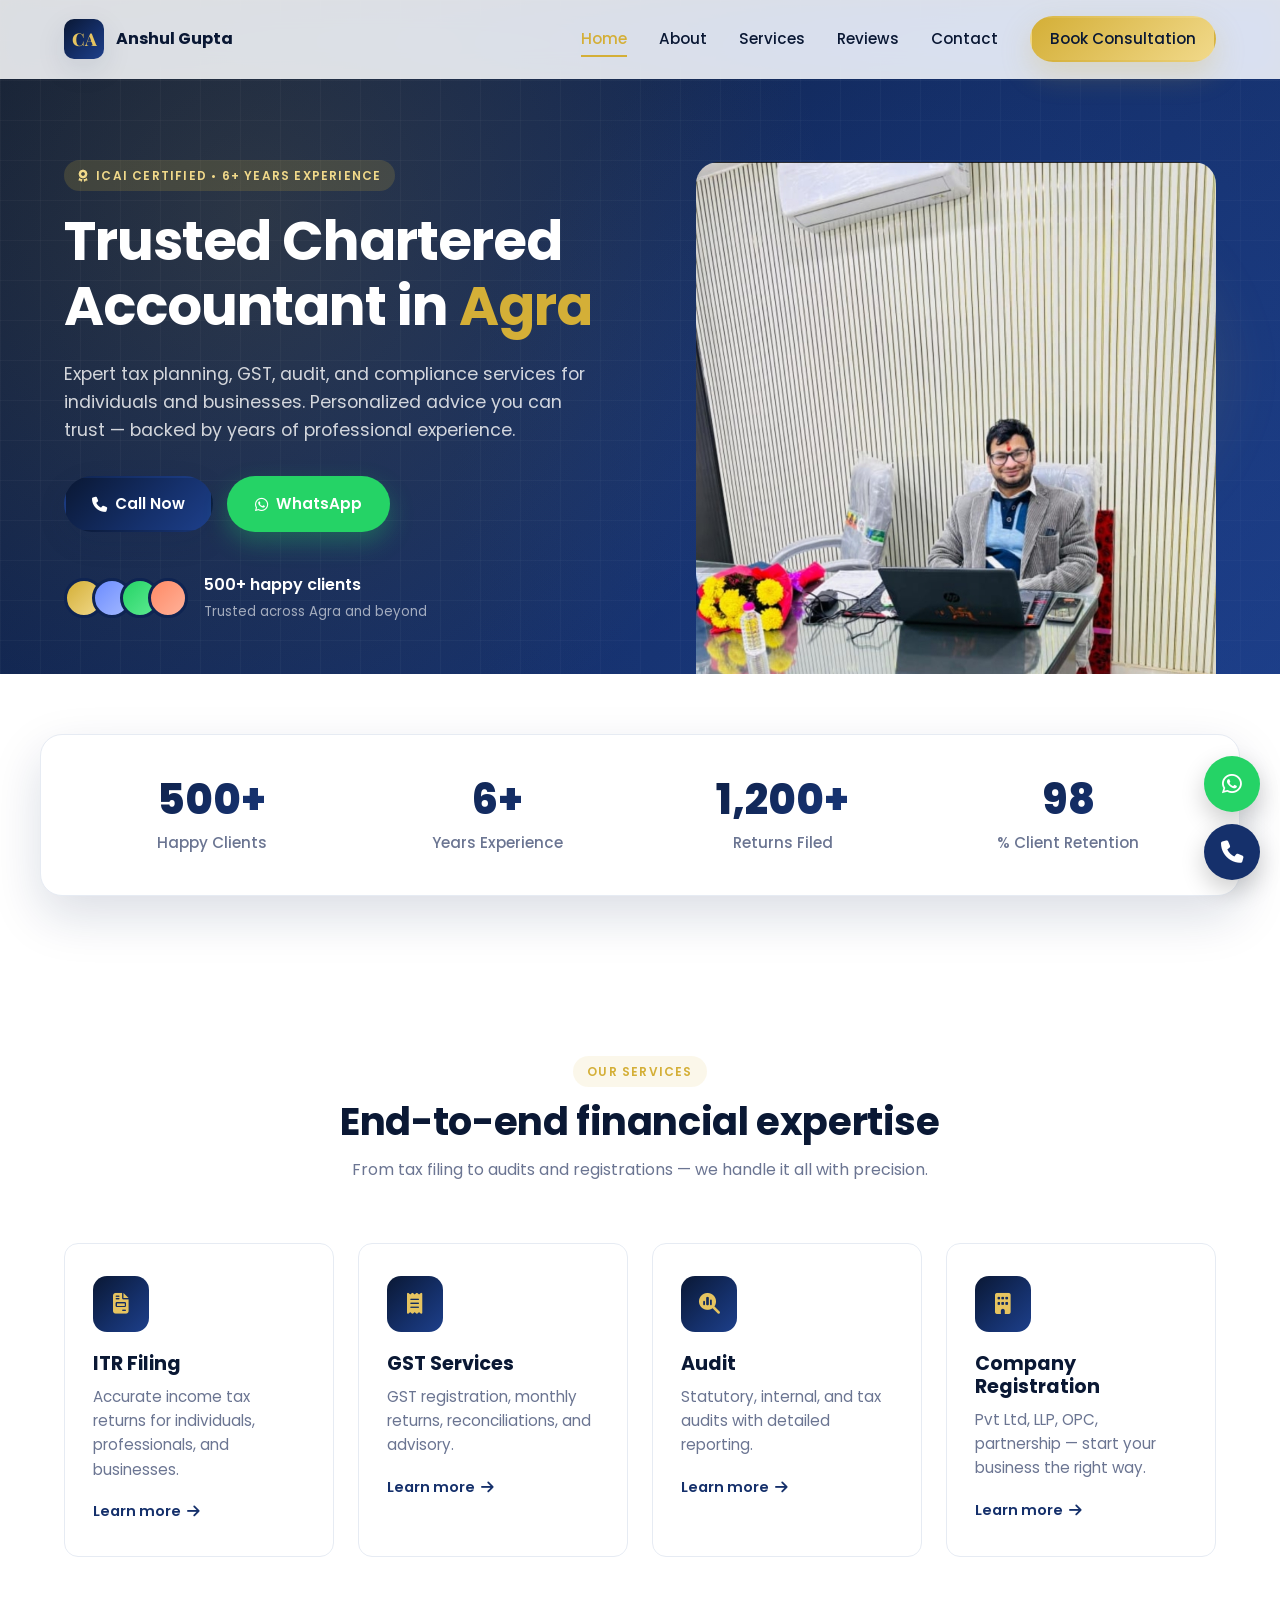
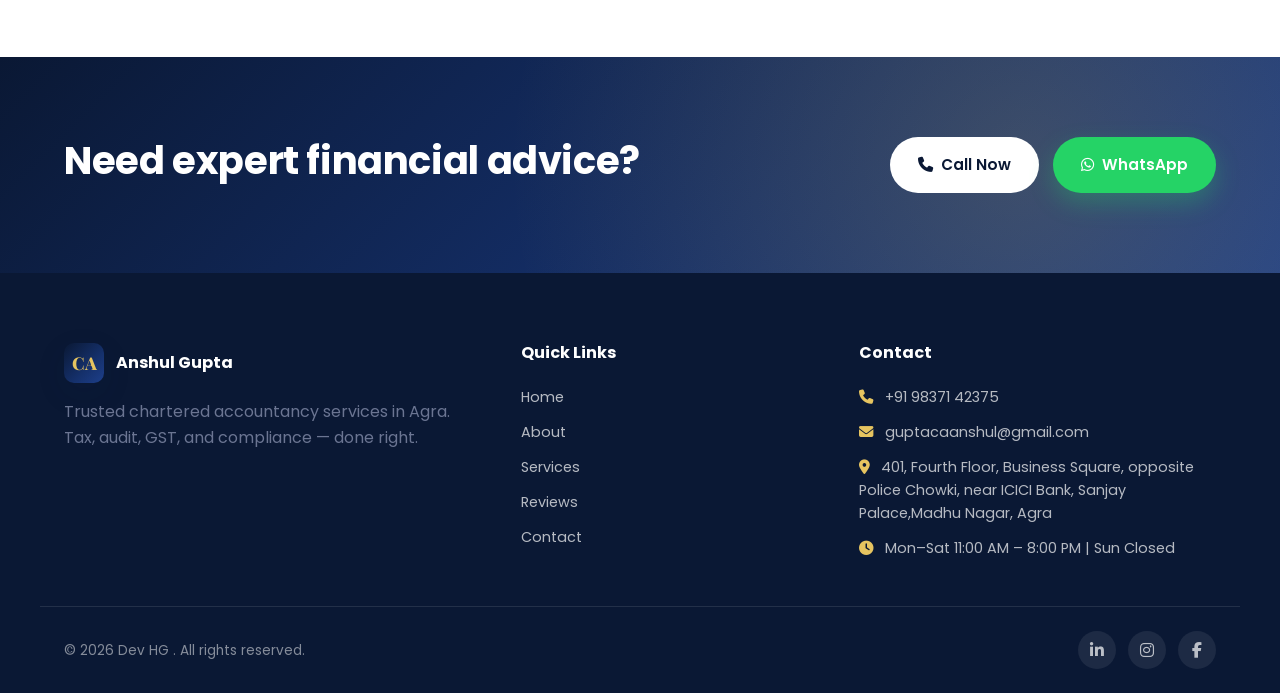
==== commit 3205d8e8: "updates" ====
--- a/index.html
+++ b/index.html
@@ -188,7 +188,7 @@
     <div class="container foot-bottom">
       <small>© <span id="year"></span> Dev HG . All rights reserved.</small>
       <div class="socials">
-        <a href="#" aria-label="LinkedIn"><i class="fa-brands fa-linkedin-in"></i></a>
+        <a href="https://www.linkedin.com/in/guptacaanshul/" target="_blank" rel="noopener" aria-label="LinkedIn"><i class="fa-brands fa-linkedin-in"></i></a>
         <a href="#" aria-label="Instagram"><i class="fa-brands fa-instagram"></i></a>
         <a href="#" aria-label="Facebook"><i class="fa-brands fa-facebook-f"></i></a>
       </div>
